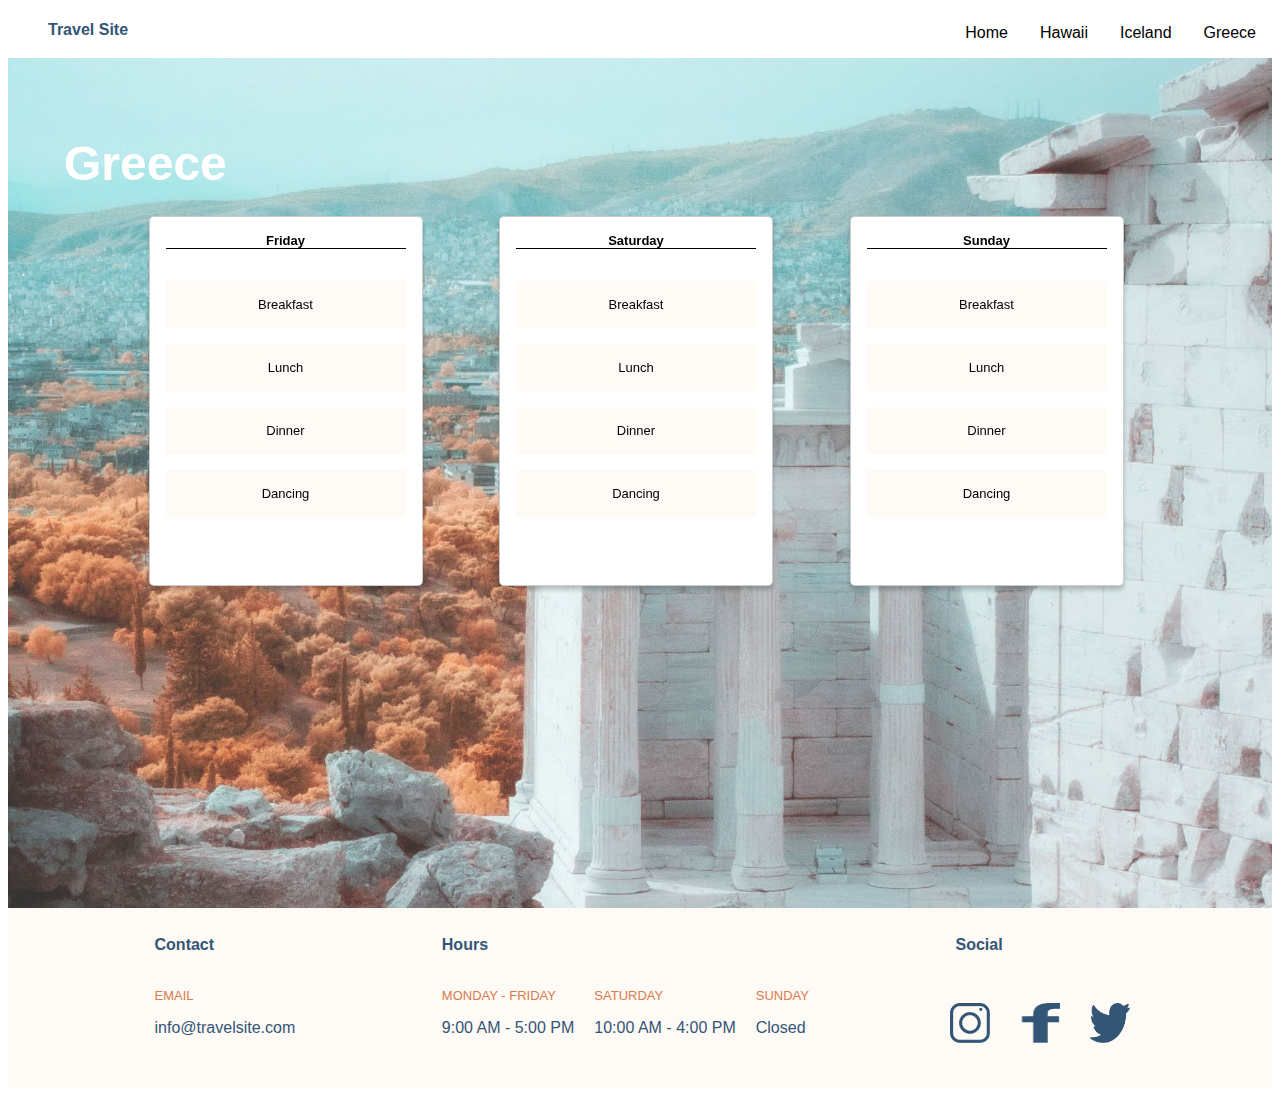
==== pages/greece.html @ 3faf1689 "initial commit" ====
<!DOCTYPE html>
<html lang="en">

<head>
    <meta charset="UTF-8">
    <meta name="viewport" content="width=device-width, initial-scale=1.0">
    <link href="https://fonts.googleapis.com/css2?family=Open+Sans:ital,wght@0,300;0,400;0,600;0,700;1,400&display=swap"
        rel="stylesheet">
    <link rel="stylesheet" href="../css/global.css">
    <link rel="stylesheet" href="../css/main.css">
    <link rel="stylesheet" href="../css/destinations.css">
    <title>Greece</title>
</head>

<body>
    <header>
        <nav class="main-nav">
            <a href="index.html">
                <h2 class="primary-heading">Travel Site</h2>
            </a>
            <ul class="main-nav__list">
                <li class="main-nav__item"><a href="../index.html">Home</a></li>
                <li class="main-nav__item"><a href="hawaii.html">Hawaii</a></li>
                <li class="main-nav__item"><a href="iceland.html">Iceland</a></li>
                <li class="main-nav__item"><a href="greece.html">Greece</a></li>
            </ul>
        </nav>
    </header>
    <main class="destination-page">
        <img class="destination-page__background" src="../assets/images/greece.jpg"
            alt="a picture of greece monument" />
        <h1 class="destination-page__title">Greece</h1>
        <div class="destination-page__itinerary">
            <div class="card">
                <h2 class="itinerary__card-title">Friday</h2>
                <ul>
                    <li class="itinerary-card__item">Breakfast</li>
                    <li class="itinerary-card__item">Lunch</li>
                    <li class="itinerary-card__item">Dinner</li>
                    <li class="itinerary-card__item">Dancing</li>
                </ul>
            </div>
            <div class="card">
                <h2 class="itinerary__card-title">Saturday</h2>
                <ul>
                    <li class="itinerary-card__item">Breakfast</li>
                    <li class="itinerary-card__item">Lunch</li>
                    <li class="itinerary-card__item">Dinner</li>
                    <li class="itinerary-card__item">Dancing</li>
                </ul>
            </div>
            <div class="card">
                <h2 class="itinerary__card-title">Sunday</h2>
                <ul>
                    <li class="itinerary-card__item">Breakfast</li>
                    <li class="itinerary-card__item">Lunch</li>
                    <li class="itinerary-card__item">Dinner</li>
                    <li class="itinerary-card__item">Dancing</li>
                </ul>
            </div>
        </div>
    </main>
    <footer>
        <div>
            <h2 class="footer_heading">Contact</h2>
            <p class="footer_subheading">EMAIL</p>
            <p class="footer_copy">info@travelsite.com</p>
        </div>
        <div>
            <h2 class="footer_heading">Hours</h2>
            <div class="footer_wrapper">
                <div class="footer_container">
                    <p class="footer_subheading">MONDAY - FRIDAY</p>
                    <p class="footer_copy">9:00 AM - 5:00 PM</p>
                </div>
                <div class="footer_container">
                    <p class="footer_subheading">SATURDAY</p>
                    <p class="footer_copy">10:00 AM - 4:00 PM</p>
                </div>
                <div class="footer_container">
                    <p class="footer_subheading">SUNDAY</p>
                    <p class="footer_copy">Closed</p>
                </div>
            </div>
        </div>
        <div>
            <h2 class="footer_heading">Social</h2>
            <a href="http://instagram.com"><img class="footer_img" src="../assets/images/icon-instagram.png"
                    alt="instagram"></a><a href="http://facebook.com"><img class="footer_img"
                    src="../assets/images/icon-facebook.png" alt="facebook"></a><a href="http://twitter.com"><img
                    class="footer_img" src="../assets/images/icon-twitter.png" alt="twitter"></a>
        </div>
    </footer>
</body>

</html>
---- css/global.css ----
body {
font-family: Verdana, Geneva, Tahoma, sans-serif;
font-weight: 400;
}

a {
text-decoration: none;
color: #000000;
}

ul {
list-style-type: none;
padding: 0px;
}

.main-nav {
display:flex;
flex-direction: row;
width: 100%;
justify-content: space-between;
position: fixed;
background-color: #FFFFFF;
}

.primary-heading {
color: #335576;
margin-left: 40px;
font-size: medium;
}

.main-nav__item:hover {
border-bottom: 5px solid #DB7A4E;
padding-bottom: 10px;
}

.main-nav__list {
display: flex;
align-items: center;
justify-content: flex-end;
}

.main-nav__item {
margin-right: 2rem;
display: flex;
}

footer {
background-color: #FEFAF5;
display: flex;
width: 100%;
justify-content: space-evenly;
padding: 15px 0px;
}

.footer_heading, .footer_copy {
color: #335576;
margin-left: 20px;
font-size: medium;
padding-bottom: 20px;
}

.footer_subheading {
color: #DB7A4E;
margin-left: 20px;
margin-top: 0px;
margin-bottom: 0px;
font-size: small;
}

.footer_container {
display: flex;
flex-direction: column;
}

.footer_wrapper {
display: flex;
}

.footer_img {
width: 2.5rem;
margin: 0px 15px;
height: 2.5rem;
padding-top: 15px;
}
---- css/main.css ----
a {
text-decoration: none;
}

.hero {
background-color: #FEFAF5;
display: flex;
justify-content: space-between;
align-content: center;
padding: 8.5rem 6.25rem 6rem 6.25rem;
}

.hero__left {
width: 60%;
}
  
.hero__right {
width: 40%;
}

.hero__heading {
color:#335576;
text-align: left;
display: flex;
}

.hero__copy {
color:#335576;
text-align: left;
margin-bottom: 3rem;
}

.hero__button {
background-color: #DB7A4E;
color: #FFFFFF;
border: none;
border-radius: 20px;
padding: 10px 30px;
margin-left: 20px 0px;
}

.hero__img {
min-width: 20.6rem;
max-width: 21.8rem;
min-height: 20rem;
max-height: 22rem;
padding-left: 2.5rem;
}

.card__container {
display: flex; 
justify-content: center;
}

.card__recommendations {
position: relative;
}

.card {
width: 17rem;
height: 23rem;
margin: 1.5rem;
border: 1px solid rgba(0,0,0,0.2);
border-radius: 5px;
box-shadow: 0px 4px 4px rgba(0,0,0,0.2);
background-color: #FFFFFF;
} 

.card__title {
color: #FFFFFF;
position: absolute;
margin: 0;
bottom: 2rem;
right: 2.5rem;
}
---- css/destinations.css ----
.destination-page__background {
display: block;
width: 100%;
height:100%;
object-fit: cover;
object-position: left;
}

.destination-page {
overflow: hidden;
height: 100vh;
}

.destination-page__title {
color: #FFFFFF;
font-size:xxx-large;
position: absolute;
margin: 0;
top: 8.5rem;
left: 4rem;
}

.destination-page__itinerary {
display: flex;
justify-content: space-evenly;
position: absolute;
top: 12rem;
right: 0.5rem;
left: 0;
padding: 0 6rem;
}

.itinerary__card-title {
border-bottom: 1px solid #000000;
text-align: center;
margin: 1rem 1rem 2rem 1rem;
font-size: small;
}

.itinerary-card__item {
background-color: #FEFAF5;
text-align: center;
padding: 1rem;
margin: 1rem;
font-size: small;
}
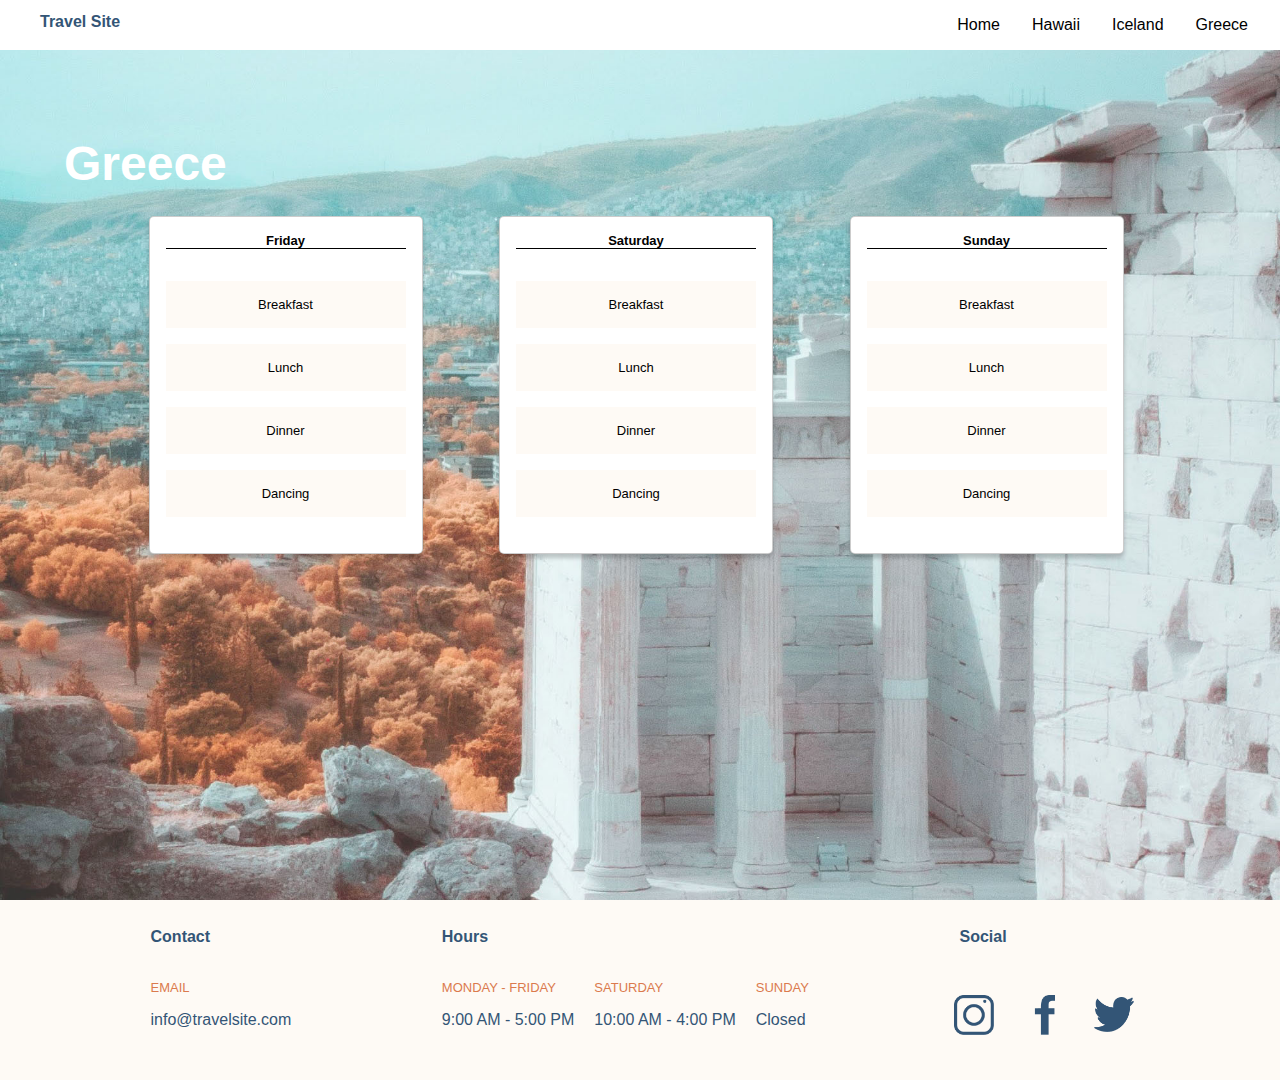
==== commit f434088b: "last commit" ====
--- a/pages/greece.html
+++ b/pages/greece.html
@@ -15,7 +15,7 @@
 <body>
     <header>
         <nav class="main-nav">
-            <a href="index.html">
+            <a href="../index.html">
                 <h2 class="primary-heading">Travel Site</h2>
             </a>
             <ul class="main-nav__list">
--- a/css/global.css
+++ b/css/global.css
@@ -1,6 +1,7 @@
 body {
 font-family: Verdana, Geneva, Tahoma, sans-serif;
 font-weight: 400;
+margin: 0;
 }
 
 a {
@@ -20,6 +21,7 @@
 justify-content: space-between;
 position: fixed;
 background-color: #FFFFFF;
+z-index: 1;
 }
 
 .primary-heading {
@@ -31,6 +33,10 @@
 .main-nav__item:hover {
 border-bottom: 5px solid #DB7A4E;
 padding-bottom: 10px;
+}
+
+.main-nav__item--underlined {
+border-bottom: 5px solid #DB7A4E;
 }
 
 .main-nav__list {
@@ -81,4 +87,5 @@
 margin: 0px 15px;
 height: 2.5rem;
 padding-top: 15px;
+object-fit: contain;
 }--- a/css/main.css
+++ b/css/main.css
@@ -52,13 +52,20 @@
 justify-content: center;
 }
 
+.card__heading {
+padding-top : 25px;
+color: #335576;
+margin-left: 40px;
+font-size: medium;
+}
+
 .card__recommendations {
 position: relative;
 }
 
 .card {
 width: 17rem;
-height: 23rem;
+height: 21rem;
 margin: 1.5rem;
 border: 1px solid rgba(0,0,0,0.2);
 border-radius: 5px;
